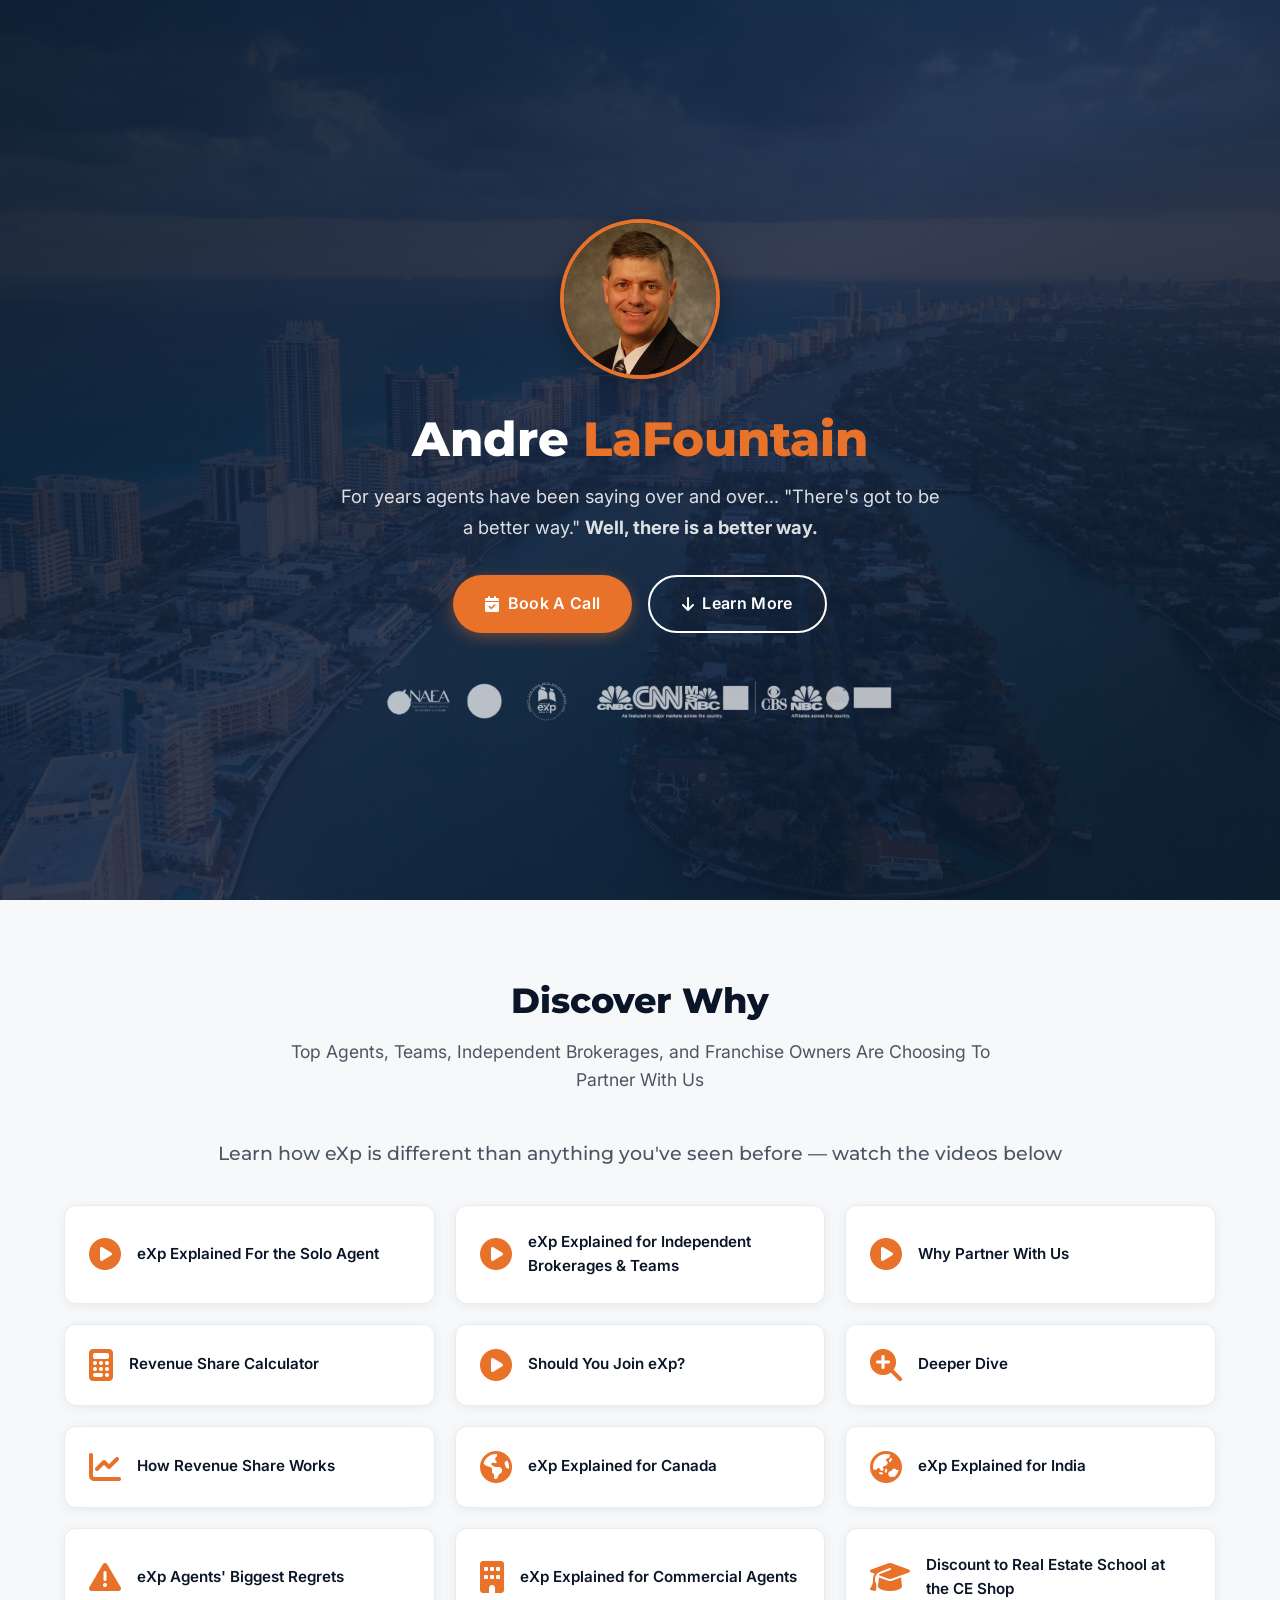
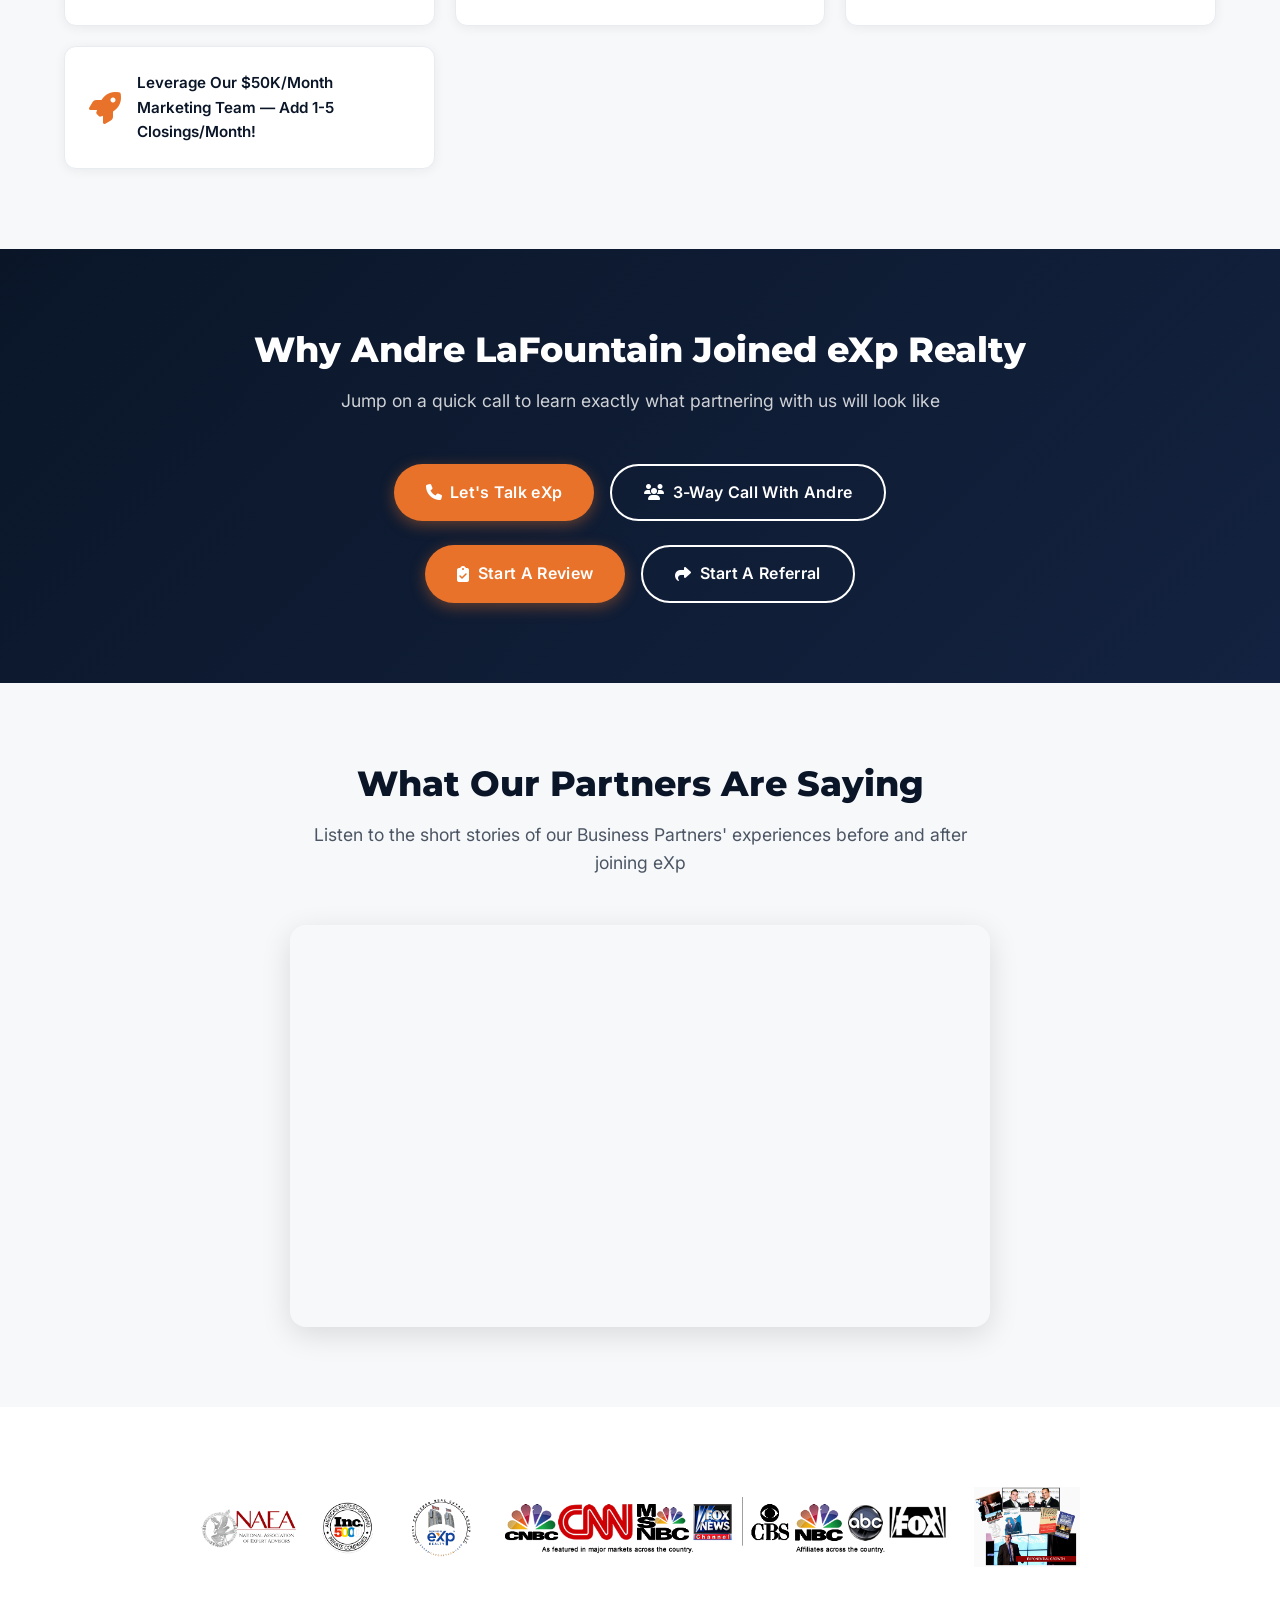
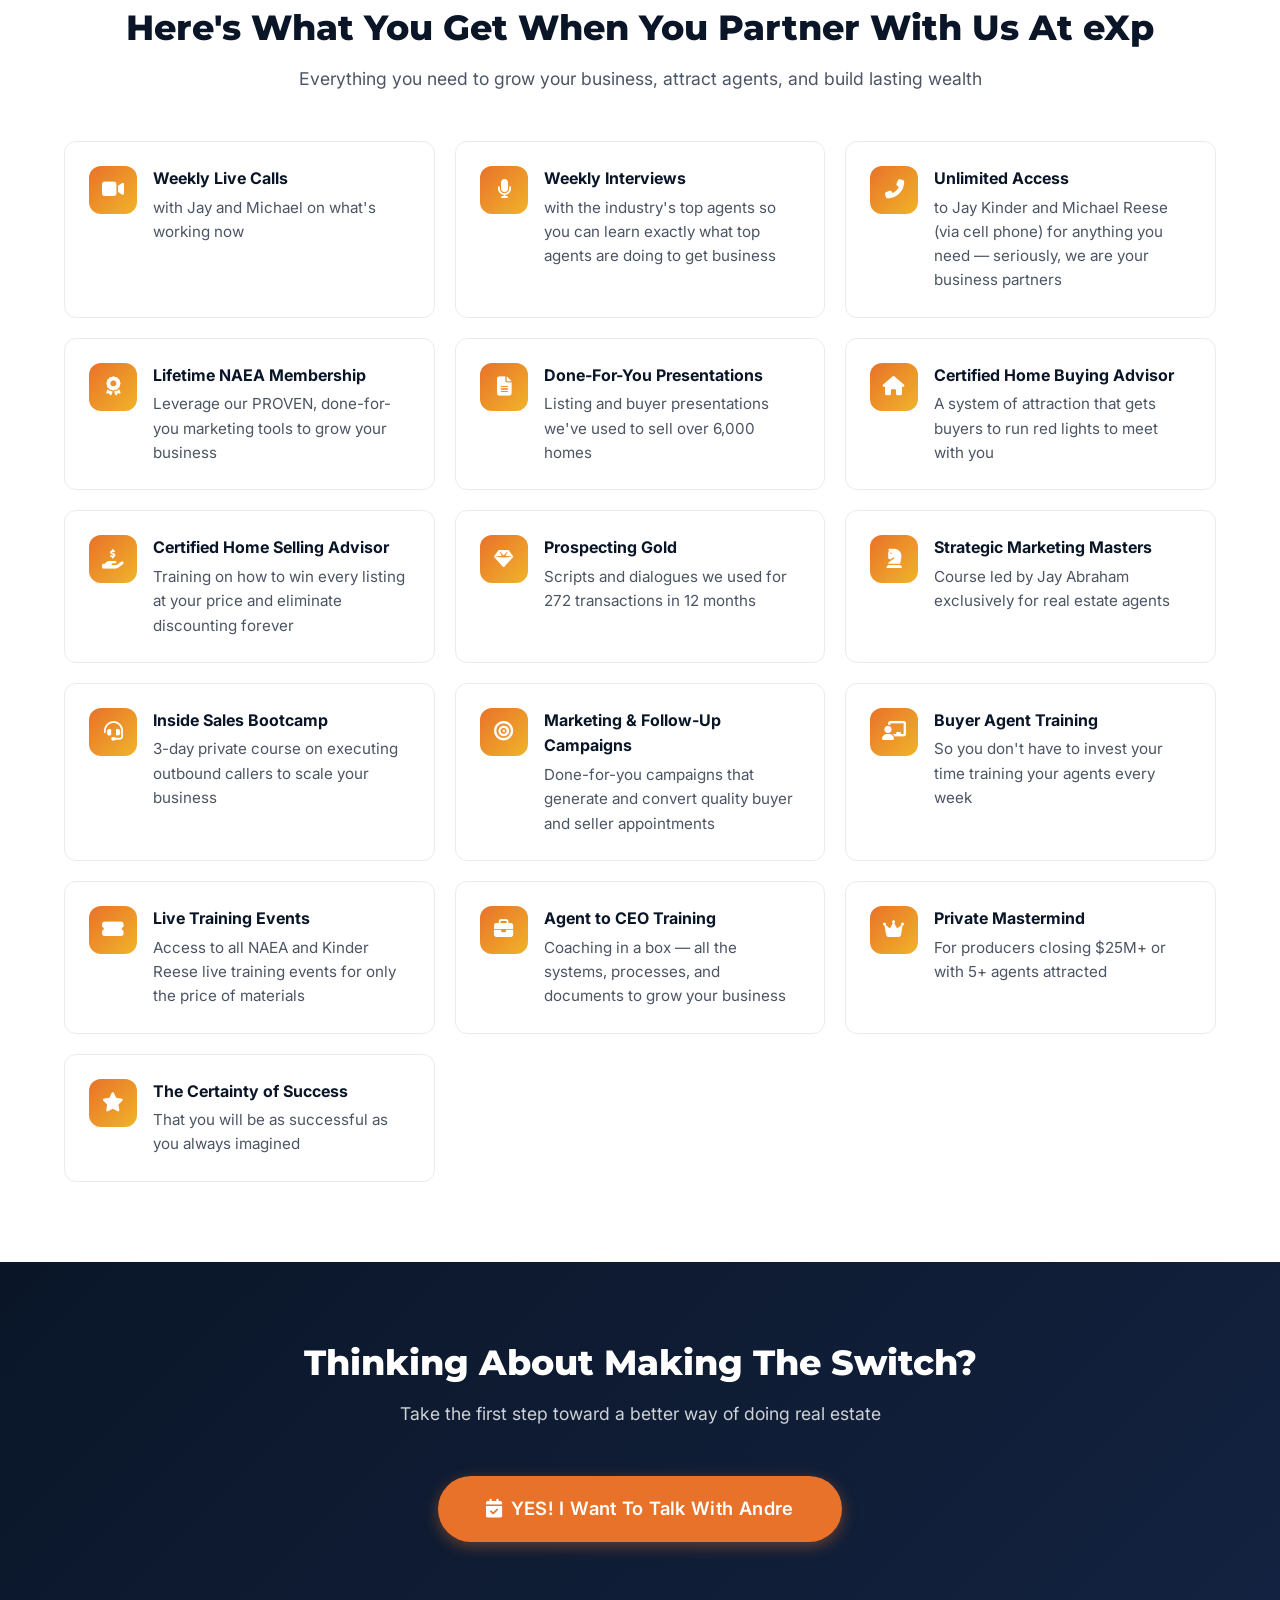
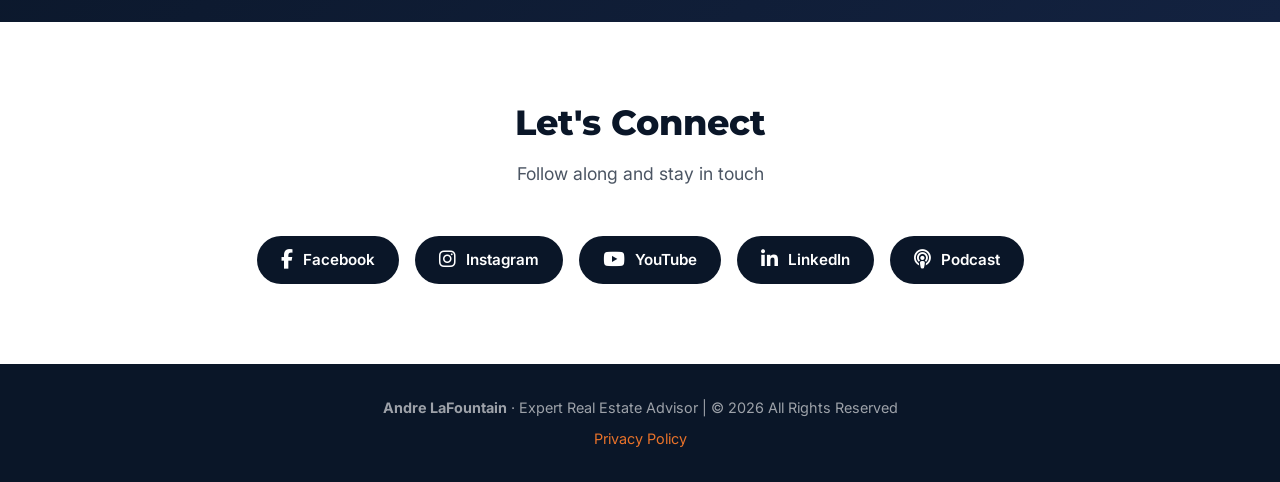
==== index.html @ e88b5b42 "Initial build - modern Partner With Andre website" ====
<!DOCTYPE html>
<html lang="en">
<head>
  <meta charset="UTF-8">
  <meta name="viewport" content="width=device-width, initial-scale=1.0">
  <title>Partner With Andre LaFountain | eXp Realty</title>
  <meta name="description" content="Discover why top agents, teams, and franchise owners are choosing to partner with Andre LaFountain at eXp Realty. Book a call today.">
  <meta property="og:title" content="Partner With Andre LaFountain | eXp Realty">
  <meta property="og:description" content="Top agents are choosing eXp Realty. Learn why and partner with Andre LaFountain.">
  <meta property="og:type" content="website">
  <meta property="og:url" content="https://partnerwithandre.com">
  <link rel="preconnect" href="https://fonts.googleapis.com">
  <link rel="preconnect" href="https://fonts.gstatic.com" crossorigin>
  <link href="https://fonts.googleapis.com/css2?family=Inter:wght@400;500;600;700&family=Montserrat:wght@700;800;900&display=swap" rel="stylesheet">
  <link rel="stylesheet" href="https://cdnjs.cloudflare.com/ajax/libs/font-awesome/6.5.1/css/all.min.css">
  <link rel="stylesheet" href="styles.css">
</head>
<body>

  <!-- ====== HERO ====== -->
  <section class="hero" id="top">
    <div class="hero-content">
      <img src="images/headshot.jpg" alt="Andre LaFountain" class="hero-headshot">
      <h1>Andre <span>LaFountain</span></h1>
      <p class="subtitle">For years agents have been saying over and over… "There's got to be a better way." <strong>Well, there is a better way.</strong></p>
      <div class="hero-buttons">
        <a href="https://app.honeybadgernation.com/v2/preview/v2XoybwNS2GLPmeGv5F3?notrack=true" class="btn btn-primary" target="_blank">
          <i class="fas fa-calendar-check"></i> Book A Call
        </a>
        <a href="#discover" class="btn btn-outline">
          <i class="fas fa-arrow-down"></i> Learn More
        </a>
      </div>
      <div class="hero-logos">
        <img src="images/jay-kinder.png" alt="Jay Kinder">
        <img src="images/kinder-reese.png" alt="Kinder Reese">
      </div>
    </div>
  </section>

  <!-- ====== DISCOVER WHY ====== -->
  <section class="discover" id="discover">
    <div class="container">
      <h2 class="section-title fade-up">Discover Why</h2>
      <p class="section-subtitle fade-up">Top Agents, Teams, Independent Brokerages, and Franchise Owners Are Choosing To Partner With Us</p>
      <h3 style="text-align:center; color:var(--gray-600); margin-bottom:40px; font-weight:500;" class="fade-up">Learn how eXp is different than anything you've seen before — watch the videos below</h3>

      <div class="video-grid">
        <a href="https://www.themodelexplained.com/" target="_blank" class="video-card fade-up">
          <i class="fas fa-play-circle"></i>
          <span>eXp Explained For the Solo Agent</span>
        </a>
        <a href="https://youtu.be/IFOD7wb0Yks" target="_blank" class="video-card fade-up">
          <i class="fas fa-play-circle"></i>
          <span>eXp Explained for Independent Brokerages & Teams</span>
        </a>
        <a href="https://www.youtube.com/watch?v=rsjGRktZkIA" target="_blank" class="video-card fade-up">
          <i class="fas fa-play-circle"></i>
          <span>Why Partner With Us</span>
        </a>
        <a href="https://www.themodelexplained.com/how-revshare-works" target="_blank" class="video-card fade-up">
          <i class="fas fa-calculator"></i>
          <span>Revenue Share Calculator</span>
        </a>
        <a href="https://www.youtube.com/watch?v=WO1M4QrJ4xc" target="_blank" class="video-card fade-up">
          <i class="fas fa-play-circle"></i>
          <span>Should You Join eXp?</span>
        </a>
        <a href="https://www.themodelexplained.com/deeperdive" target="_blank" class="video-card fade-up">
          <i class="fas fa-search-plus"></i>
          <span>Deeper Dive</span>
        </a>
        <a href="https://www.themodelexplained.com/how-revshare-works" target="_blank" class="video-card fade-up">
          <i class="fas fa-chart-line"></i>
          <span>How Revenue Share Works</span>
        </a>
        <a href="https://youtu.be/atDfE94w8aQ" target="_blank" class="video-card fade-up">
          <i class="fas fa-globe-americas"></i>
          <span>eXp Explained for Canada</span>
        </a>
        <a href="https://youtu.be/4D9s2vkHZww" target="_blank" class="video-card fade-up">
          <i class="fas fa-globe-asia"></i>
          <span>eXp Explained for India</span>
        </a>
        <a href="https://drive.google.com/file/d/1k577YVAPUwA4809r5JrTpSuI6cuADNTX/view" target="_blank" class="video-card fade-up">
          <i class="fas fa-exclamation-triangle"></i>
          <span>eXp Agents' Biggest Regrets</span>
        </a>
        <a href="https://www.pdf-usa.com/thecommercialmodelexplained" target="_blank" class="video-card fade-up">
          <i class="fas fa-building"></i>
          <span>eXp Explained for Commercial Agents</span>
        </a>
        <a href="https://andre.theceshop.com/real-estate/pre-licensing" target="_blank" class="video-card fade-up">
          <i class="fas fa-graduation-cap"></i>
          <span>Discount to Real Estate School at the CE Shop</span>
        </a>
        <a href="https://winwithandre.com" target="_blank" class="video-card fade-up">
          <i class="fas fa-rocket"></i>
          <span>Leverage Our $50K/Month Marketing Team — Add 1-5 Closings/Month!</span>
        </a>
      </div>
    </div>
  </section>

  <!-- ====== CTA - BOOK A CALL ====== -->
  <section class="cta-section">
    <div class="container">
      <h2 class="section-title fade-up">Why Andre LaFountain Joined eXp Realty</h2>
      <p class="section-subtitle fade-up">Jump on a quick call to learn exactly what partnering with us will look like</p>
      <div class="cta-buttons fade-up">
        <a href="https://app.honeybadgernation.com/v2/preview/v2XoybwNS2GLPmeGv5F3?notrack=true" class="btn btn-primary" target="_blank">
          <i class="fas fa-phone"></i> Let's Talk eXp
        </a>
        <a href="https://app.honeybadgernation.com/v2/preview/v2XoybwNS2GLPmeGv5F3?notrack=true" class="btn btn-outline" target="_blank">
          <i class="fas fa-users"></i> 3-Way Call With Andre
        </a>
      </div>
      <div class="cta-buttons fade-up" style="margin-top:24px;">
        <a href="https://andrelafountain.exprealty.careers/" class="btn btn-primary" target="_blank">
          <i class="fas fa-clipboard-check"></i> Start A Review
        </a>
        <a href="https://forms.gle/sSewWX8Q3raKdPYT8" class="btn btn-outline" target="_blank">
          <i class="fas fa-share"></i> Start A Referral
        </a>
      </div>
    </div>
  </section>

  <!-- ====== TESTIMONIALS ====== -->
  <section class="testimonials">
    <div class="container">
      <h2 class="section-title fade-up">What Our Partners Are Saying</h2>
      <p class="section-subtitle fade-up">Listen to the short stories of our Business Partners' experiences before and after joining eXp</p>
      <div class="testimonial-video fade-up">
        <iframe src="https://www.youtube.com/embed/uGIhmdb4BqI" title="Partner Testimonials" allowfullscreen loading="lazy"></iframe>
      </div>
    </div>
  </section>

  <!-- ====== BENEFITS ====== -->
  <section class="benefits" id="benefits">
    <div class="container">
      <div class="partner-images fade-up">
        <img src="images/jay-kinder.png" alt="Jay Kinder" style="filter:none;">
        <img src="images/kinder-reese.png" alt="Kinder Reese" style="filter:none;">
        <img src="images/exponential-growth.png" alt="Exponential Growth" style="height:80px;">
      </div>
      <h2 class="section-title fade-up">Here's What You Get When You Partner With Us At eXp</h2>
      <p class="section-subtitle fade-up">Everything you need to grow your business, attract agents, and build lasting wealth</p>

      <div class="benefits-grid">
        <div class="benefit-card fade-up">
          <div class="benefit-icon"><i class="fas fa-video"></i></div>
          <div class="benefit-text"><strong>Weekly Live Calls</strong>with Jay and Michael on what's working now</div>
        </div>
        <div class="benefit-card fade-up">
          <div class="benefit-icon"><i class="fas fa-microphone"></i></div>
          <div class="benefit-text"><strong>Weekly Interviews</strong>with the industry's top agents so you can learn exactly what top agents are doing to get business</div>
        </div>
        <div class="benefit-card fade-up">
          <div class="benefit-icon"><i class="fas fa-phone-alt"></i></div>
          <div class="benefit-text"><strong>Unlimited Access</strong>to Jay Kinder and Michael Reese (via cell phone) for anything you need — seriously, we are your business partners</div>
        </div>
        <div class="benefit-card fade-up">
          <div class="benefit-icon"><i class="fas fa-award"></i></div>
          <div class="benefit-text"><strong>Lifetime NAEA Membership</strong>Leverage our PROVEN, done-for-you marketing tools to grow your business</div>
        </div>
        <div class="benefit-card fade-up">
          <div class="benefit-icon"><i class="fas fa-file-alt"></i></div>
          <div class="benefit-text"><strong>Done-For-You Presentations</strong>Listing and buyer presentations we've used to sell over 6,000 homes</div>
        </div>
        <div class="benefit-card fade-up">
          <div class="benefit-icon"><i class="fas fa-home"></i></div>
          <div class="benefit-text"><strong>Certified Home Buying Advisor</strong>A system of attraction that gets buyers to run red lights to meet with you</div>
        </div>
        <div class="benefit-card fade-up">
          <div class="benefit-icon"><i class="fas fa-hand-holding-usd"></i></div>
          <div class="benefit-text"><strong>Certified Home Selling Advisor</strong>Training on how to win every listing at your price and eliminate discounting forever</div>
        </div>
        <div class="benefit-card fade-up">
          <div class="benefit-icon"><i class="fas fa-gem"></i></div>
          <div class="benefit-text"><strong>Prospecting Gold</strong>Scripts and dialogues we used for 272 transactions in 12 months</div>
        </div>
        <div class="benefit-card fade-up">
          <div class="benefit-icon"><i class="fas fa-chess-knight"></i></div>
          <div class="benefit-text"><strong>Strategic Marketing Masters</strong>Course led by Jay Abraham exclusively for real estate agents</div>
        </div>
        <div class="benefit-card fade-up">
          <div class="benefit-icon"><i class="fas fa-headset"></i></div>
          <div class="benefit-text"><strong>Inside Sales Bootcamp</strong>3-day private course on executing outbound callers to scale your business</div>
        </div>
        <div class="benefit-card fade-up">
          <div class="benefit-icon"><i class="fas fa-bullseye"></i></div>
          <div class="benefit-text"><strong>Marketing & Follow-Up Campaigns</strong>Done-for-you campaigns that generate and convert quality buyer and seller appointments</div>
        </div>
        <div class="benefit-card fade-up">
          <div class="benefit-icon"><i class="fas fa-chalkboard-teacher"></i></div>
          <div class="benefit-text"><strong>Buyer Agent Training</strong>So you don't have to invest your time training your agents every week</div>
        </div>
        <div class="benefit-card fade-up">
          <div class="benefit-icon"><i class="fas fa-ticket-alt"></i></div>
          <div class="benefit-text"><strong>Live Training Events</strong>Access to all NAEA and Kinder Reese live training events for only the price of materials</div>
        </div>
        <div class="benefit-card fade-up">
          <div class="benefit-icon"><i class="fas fa-briefcase"></i></div>
          <div class="benefit-text"><strong>Agent to CEO Training</strong>Coaching in a box — all the systems, processes, and documents to grow your business</div>
        </div>
        <div class="benefit-card fade-up">
          <div class="benefit-icon"><i class="fas fa-crown"></i></div>
          <div class="benefit-text"><strong>Private Mastermind</strong>For producers closing $25M+ or with 5+ agents attracted</div>
        </div>
        <div class="benefit-card fade-up">
          <div class="benefit-icon"><i class="fas fa-star"></i></div>
          <div class="benefit-text"><strong>The Certainty of Success</strong>That you will be as successful as you always imagined</div>
        </div>
      </div>
    </div>
  </section>

  <!-- ====== FINAL CTA ====== -->
  <section class="cta-section">
    <div class="container">
      <h2 class="section-title fade-up">Thinking About Making The Switch?</h2>
      <p class="section-subtitle fade-up">Take the first step toward a better way of doing real estate</p>
      <div class="fade-up">
        <a href="https://app.honeybadgernation.com/v2/preview/v2XoybwNS2GLPmeGv5F3?notrack=true" class="btn btn-primary btn-lg" target="_blank" style="padding:18px 48px; font-size:1.15rem;">
          <i class="fas fa-calendar-check"></i> YES! I Want To Talk With Andre
        </a>
      </div>
    </div>
  </section>

  <!-- ====== CONNECT ====== -->
  <section class="connect">
    <div class="container">
      <h2 class="section-title fade-up">Let's Connect</h2>
      <p class="section-subtitle fade-up">Follow along and stay in touch</p>
      <div class="social-links fade-up">
        <a href="https://www.facebook.com/andrew.lafountain" target="_blank" class="social-link">
          <i class="fab fa-facebook-f"></i> Facebook
        </a>
        <a href="https://www.instagram.com/andrelafountain.realtor/" target="_blank" class="social-link">
          <i class="fab fa-instagram"></i> Instagram
        </a>
        <a href="https://www.youtube.com/channel/UCWrmm106BlYKF83zFhROxxA" target="_blank" class="social-link">
          <i class="fab fa-youtube"></i> YouTube
        </a>
        <a href="https://www.linkedin.com/in/andre-lafountain-0b0452167/" target="_blank" class="social-link">
          <i class="fab fa-linkedin-in"></i> LinkedIn
        </a>
        <a href="https://www.youtube.com/watch?v=5u-PxxhjBJA&list=PLLqZV5dZDE8cKdgxTpnMAsK5apHhkQRYA&index=23" target="_blank" class="social-link">
          <i class="fas fa-podcast"></i> Podcast
        </a>
      </div>
    </div>
  </section>

  <!-- ====== FOOTER ====== -->
  <footer>
    <div class="container">
      <p><strong>Andre LaFountain</strong> · Expert Real Estate Advisor | &copy; 2026 All Rights Reserved</p>
      <p style="margin-top:8px;"><a href="https://andrelafountain.exprealty.com/privacy.php">Privacy Policy</a></p>
    </div>
  </footer>

  <!-- ====== SCROLL ANIMATIONS ====== -->
  <script>
    const observer = new IntersectionObserver((entries) => {
      entries.forEach(entry => {
        if (entry.isIntersecting) {
          entry.target.classList.add('visible');
        }
      });
    }, { threshold: 0.1 });

    document.querySelectorAll('.fade-up').forEach(el => observer.observe(el));
  </script>

</body>
</html>
---- styles.css ----
/* ==============================
   Partner With Andre - Modern Site
   ============================== */

:root {
  --navy: #0a1628;
  --navy-light: #132240;
  --orange: #e8722a;
  --orange-hover: #f5882f;
  --gold: #f0b429;
  --white: #ffffff;
  --gray-100: #f7f8fa;
  --gray-200: #e8ecf1;
  --gray-400: #9ca3af;
  --gray-600: #4b5563;
  --gray-800: #1f2937;
  --font: 'Inter', -apple-system, BlinkMacSystemFont, sans-serif;
  --font-display: 'Montserrat', var(--font);
}

*, *::before, *::after {
  box-sizing: border-box;
  margin: 0;
  padding: 0;
}

html {
  scroll-behavior: smooth;
  font-size: 16px;
}

body {
  font-family: var(--font);
  color: var(--gray-800);
  line-height: 1.6;
  overflow-x: hidden;
  background: var(--white);
}

h1, h2, h3, h4 {
  font-family: var(--font-display);
  line-height: 1.2;
}

a {
  text-decoration: none;
  color: inherit;
  transition: color 0.3s;
}

img {
  max-width: 100%;
  height: auto;
}

.container {
  max-width: 1200px;
  margin: 0 auto;
  padding: 0 24px;
}

/* ---- Buttons ---- */
.btn {
  display: inline-flex;
  align-items: center;
  justify-content: center;
  gap: 8px;
  padding: 14px 32px;
  border-radius: 50px;
  font-weight: 600;
  font-size: 1rem;
  cursor: pointer;
  border: none;
  transition: all 0.3s ease;
  letter-spacing: 0.02em;
}

.btn-primary {
  background: var(--orange);
  color: var(--white);
  box-shadow: 0 4px 15px rgba(232, 114, 42, 0.4);
}

.btn-primary:hover {
  background: var(--orange-hover);
  transform: translateY(-2px);
  box-shadow: 0 6px 20px rgba(232, 114, 42, 0.5);
}

.btn-outline {
  background: transparent;
  color: var(--white);
  border: 2px solid var(--white);
}

.btn-outline:hover {
  background: var(--white);
  color: var(--navy);
}

.btn-dark {
  background: var(--navy);
  color: var(--white);
}

.btn-dark:hover {
  background: var(--navy-light);
  transform: translateY(-2px);
}

/* ---- HERO ---- */
.hero {
  position: relative;
  min-height: 100vh;
  display: flex;
  align-items: center;
  justify-content: center;
  background: url('images/hero-bg.png') center/cover no-repeat;
  color: var(--white);
  text-align: center;
  padding: 120px 24px 80px;
}

.hero::before {
  content: '';
  position: absolute;
  inset: 0;
  background: linear-gradient(135deg, rgba(10, 22, 40, 0.92) 0%, rgba(19, 34, 64, 0.85) 50%, rgba(10, 22, 40, 0.9) 100%);
}

.hero-content {
  position: relative;
  z-index: 2;
  max-width: 800px;
}

.hero-headshot {
  width: 160px;
  height: 160px;
  border-radius: 50%;
  object-fit: cover;
  border: 4px solid var(--orange);
  margin-bottom: 24px;
  box-shadow: 0 8px 30px rgba(0,0,0,0.3);
}

.hero h1 {
  font-size: 3rem;
  font-weight: 800;
  margin-bottom: 12px;
}

.hero h1 span {
  color: var(--orange);
}

.hero .subtitle {
  font-size: 1.15rem;
  color: rgba(255,255,255,0.85);
  max-width: 600px;
  margin: 0 auto 32px;
  line-height: 1.7;
}

.hero-buttons {
  display: flex;
  gap: 16px;
  justify-content: center;
  flex-wrap: wrap;
}

.hero-logos {
  display: flex;
  gap: 24px;
  justify-content: center;
  align-items: center;
  margin-top: 48px;
  opacity: 0.7;
}

.hero-logos img {
  height: 40px;
  filter: brightness(0) invert(1);
}

/* ---- SECTION COMMON ---- */
section {
  padding: 80px 0;
}

.section-title {
  text-align: center;
  margin-bottom: 16px;
  font-size: 2.2rem;
  font-weight: 800;
  color: var(--navy);
}

.section-subtitle {
  text-align: center;
  max-width: 700px;
  margin: 0 auto 48px;
  color: var(--gray-600);
  font-size: 1.1rem;
}

/* ---- DISCOVER WHY ---- */
.discover {
  background: var(--gray-100);
}

/* ---- VIDEO GRID ---- */
.video-grid {
  display: grid;
  grid-template-columns: repeat(auto-fill, minmax(280px, 1fr));
  gap: 20px;
}

.video-card {
  background: var(--white);
  border-radius: 12px;
  padding: 24px;
  box-shadow: 0 2px 12px rgba(0,0,0,0.06);
  transition: all 0.3s ease;
  display: flex;
  align-items: center;
  gap: 16px;
  border: 1px solid var(--gray-200);
}

.video-card:hover {
  transform: translateY(-4px);
  box-shadow: 0 8px 24px rgba(0,0,0,0.1);
  border-color: var(--orange);
}

.video-card i {
  font-size: 2rem;
  color: var(--orange);
  flex-shrink: 0;
}

.video-card span {
  font-weight: 600;
  font-size: 0.95rem;
  color: var(--navy);
}

/* ---- CTA SECTIONS ---- */
.cta-section {
  background: linear-gradient(135deg, var(--navy) 0%, var(--navy-light) 100%);
  color: var(--white);
  text-align: center;
}

.cta-section .section-title {
  color: var(--white);
}

.cta-section .section-subtitle {
  color: rgba(255,255,255,0.8);
}

.cta-buttons {
  display: flex;
  gap: 16px;
  justify-content: center;
  flex-wrap: wrap;
  margin-top: 32px;
}

/* ---- TESTIMONIALS ---- */
.testimonials {
  background: var(--gray-100);
  text-align: center;
}

.testimonial-video {
  max-width: 700px;
  margin: 0 auto;
  border-radius: 16px;
  overflow: hidden;
  box-shadow: 0 8px 30px rgba(0,0,0,0.12);
}

.testimonial-video iframe {
  width: 100%;
  aspect-ratio: 16/9;
  border: none;
}

/* ---- BENEFITS ---- */
.benefits-grid {
  display: grid;
  grid-template-columns: repeat(auto-fill, minmax(340px, 1fr));
  gap: 20px;
}

.benefit-card {
  background: var(--white);
  border-radius: 12px;
  padding: 24px;
  display: flex;
  gap: 16px;
  align-items: flex-start;
  border: 1px solid var(--gray-200);
  transition: all 0.3s;
}

.benefit-card:hover {
  border-color: var(--orange);
  box-shadow: 0 4px 16px rgba(0,0,0,0.08);
}

.benefit-icon {
  width: 48px;
  height: 48px;
  border-radius: 12px;
  background: linear-gradient(135deg, var(--orange), var(--gold));
  display: flex;
  align-items: center;
  justify-content: center;
  flex-shrink: 0;
  color: var(--white);
  font-size: 1.2rem;
}

.benefit-text {
  font-size: 0.95rem;
  color: var(--gray-600);
  line-height: 1.6;
}

.benefit-text strong {
  display: block;
  color: var(--navy);
  font-size: 1rem;
  margin-bottom: 4px;
}

/* ---- PARTNER IMAGES ---- */
.partner-images {
  display: flex;
  gap: 24px;
  justify-content: center;
  align-items: center;
  flex-wrap: wrap;
  margin-bottom: 40px;
}

.partner-images img {
  height: 60px;
  object-fit: contain;
}

/* ---- SOCIAL / CONNECT ---- */
.connect {
  text-align: center;
}

.social-links {
  display: flex;
  gap: 16px;
  justify-content: center;
  flex-wrap: wrap;
  margin-top: 32px;
}

.social-link {
  display: inline-flex;
  align-items: center;
  gap: 10px;
  padding: 12px 24px;
  border-radius: 50px;
  background: var(--navy);
  color: var(--white);
  font-weight: 600;
  font-size: 0.95rem;
  transition: all 0.3s;
}

.social-link:hover {
  background: var(--orange);
  transform: translateY(-2px);
}

.social-link i {
  font-size: 1.2rem;
}

/* ---- FOOTER ---- */
footer {
  background: var(--navy);
  color: rgba(255,255,255,0.6);
  text-align: center;
  padding: 32px 24px;
  font-size: 0.9rem;
}

footer a {
  color: var(--orange);
}

footer a:hover {
  color: var(--orange-hover);
}

/* ---- ANIMATIONS ---- */
.fade-up {
  opacity: 0;
  transform: translateY(30px);
  transition: opacity 0.6s ease, transform 0.6s ease;
}

.fade-up.visible {
  opacity: 1;
  transform: translateY(0);
}

/* ---- RESPONSIVE ---- */
@media (max-width: 768px) {
  .hero h1 {
    font-size: 2rem;
  }

  .hero .subtitle {
    font-size: 1rem;
  }

  .hero-headshot {
    width: 120px;
    height: 120px;
  }

  section {
    padding: 60px 0;
  }

  .section-title {
    font-size: 1.7rem;
  }

  .benefits-grid {
    grid-template-columns: 1fr;
  }

  .video-grid {
    grid-template-columns: 1fr;
  }

  .hero-buttons {
    flex-direction: column;
    align-items: center;
  }
}
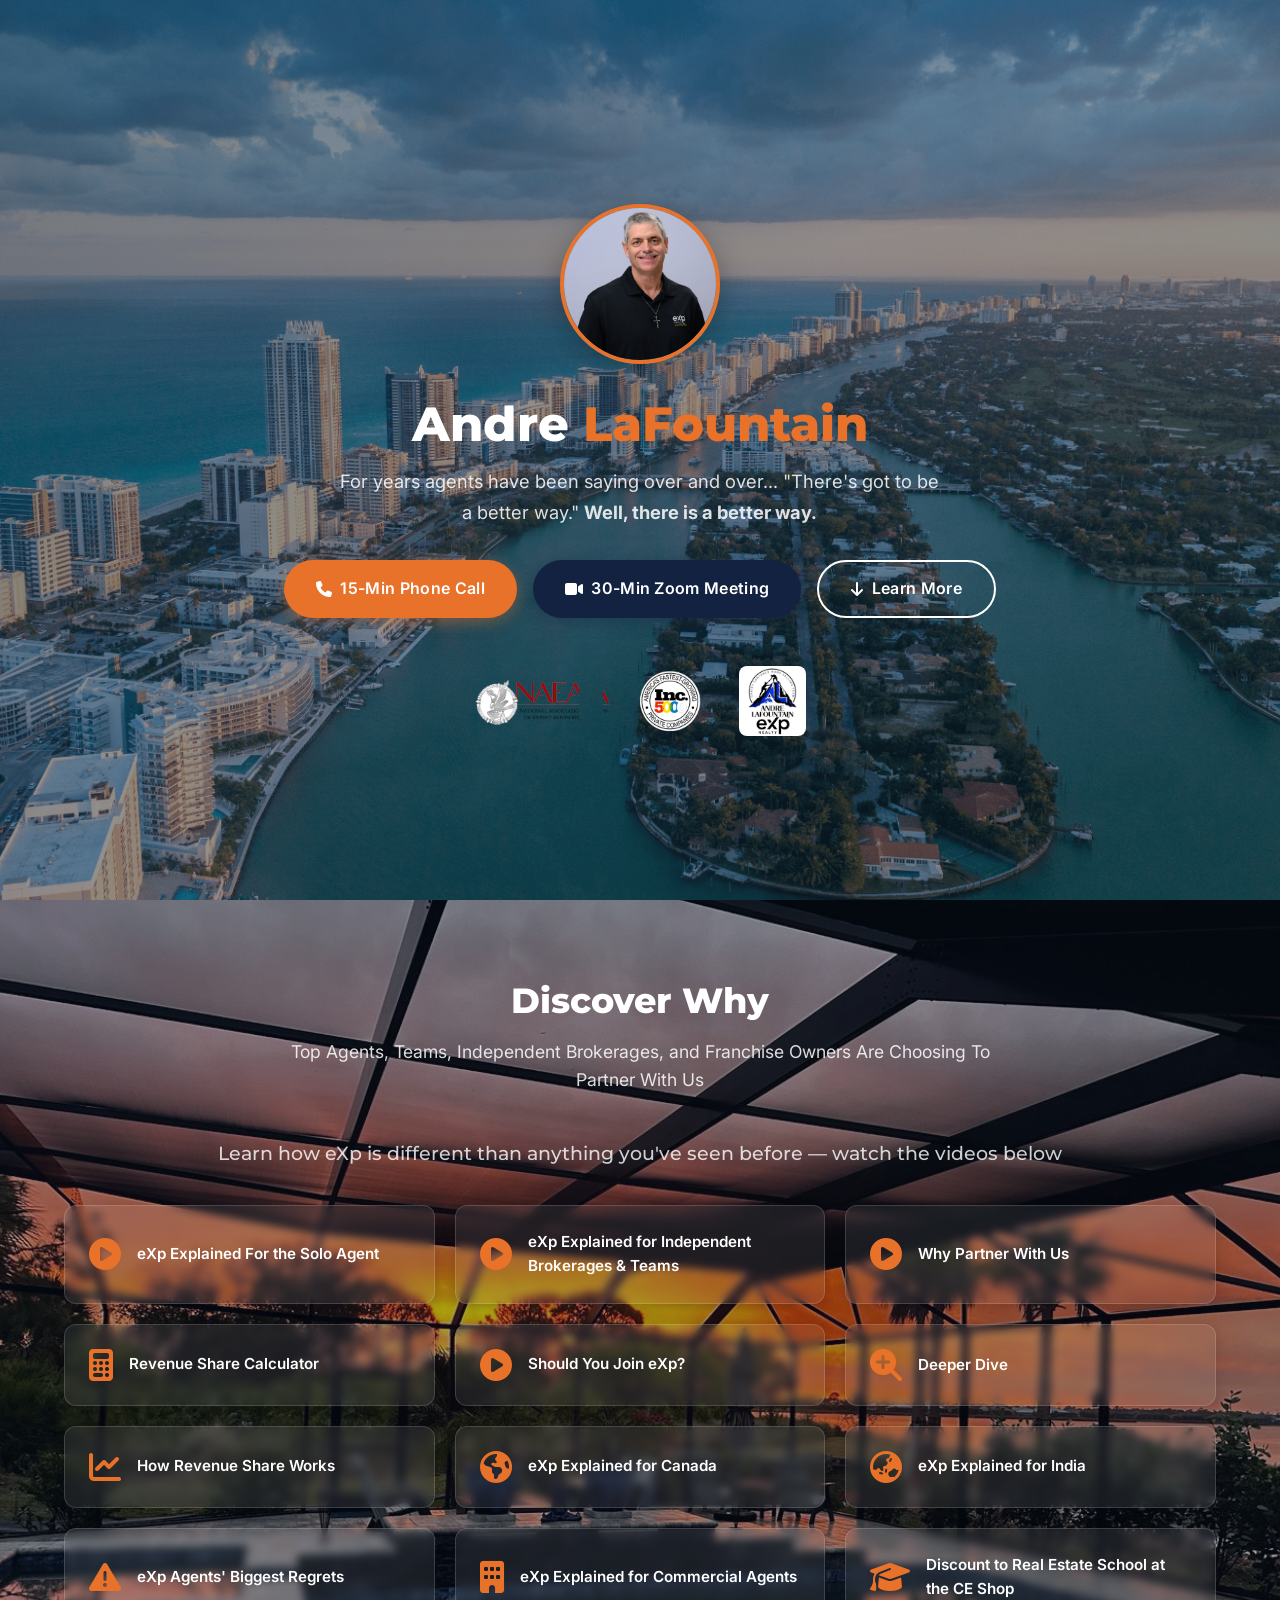
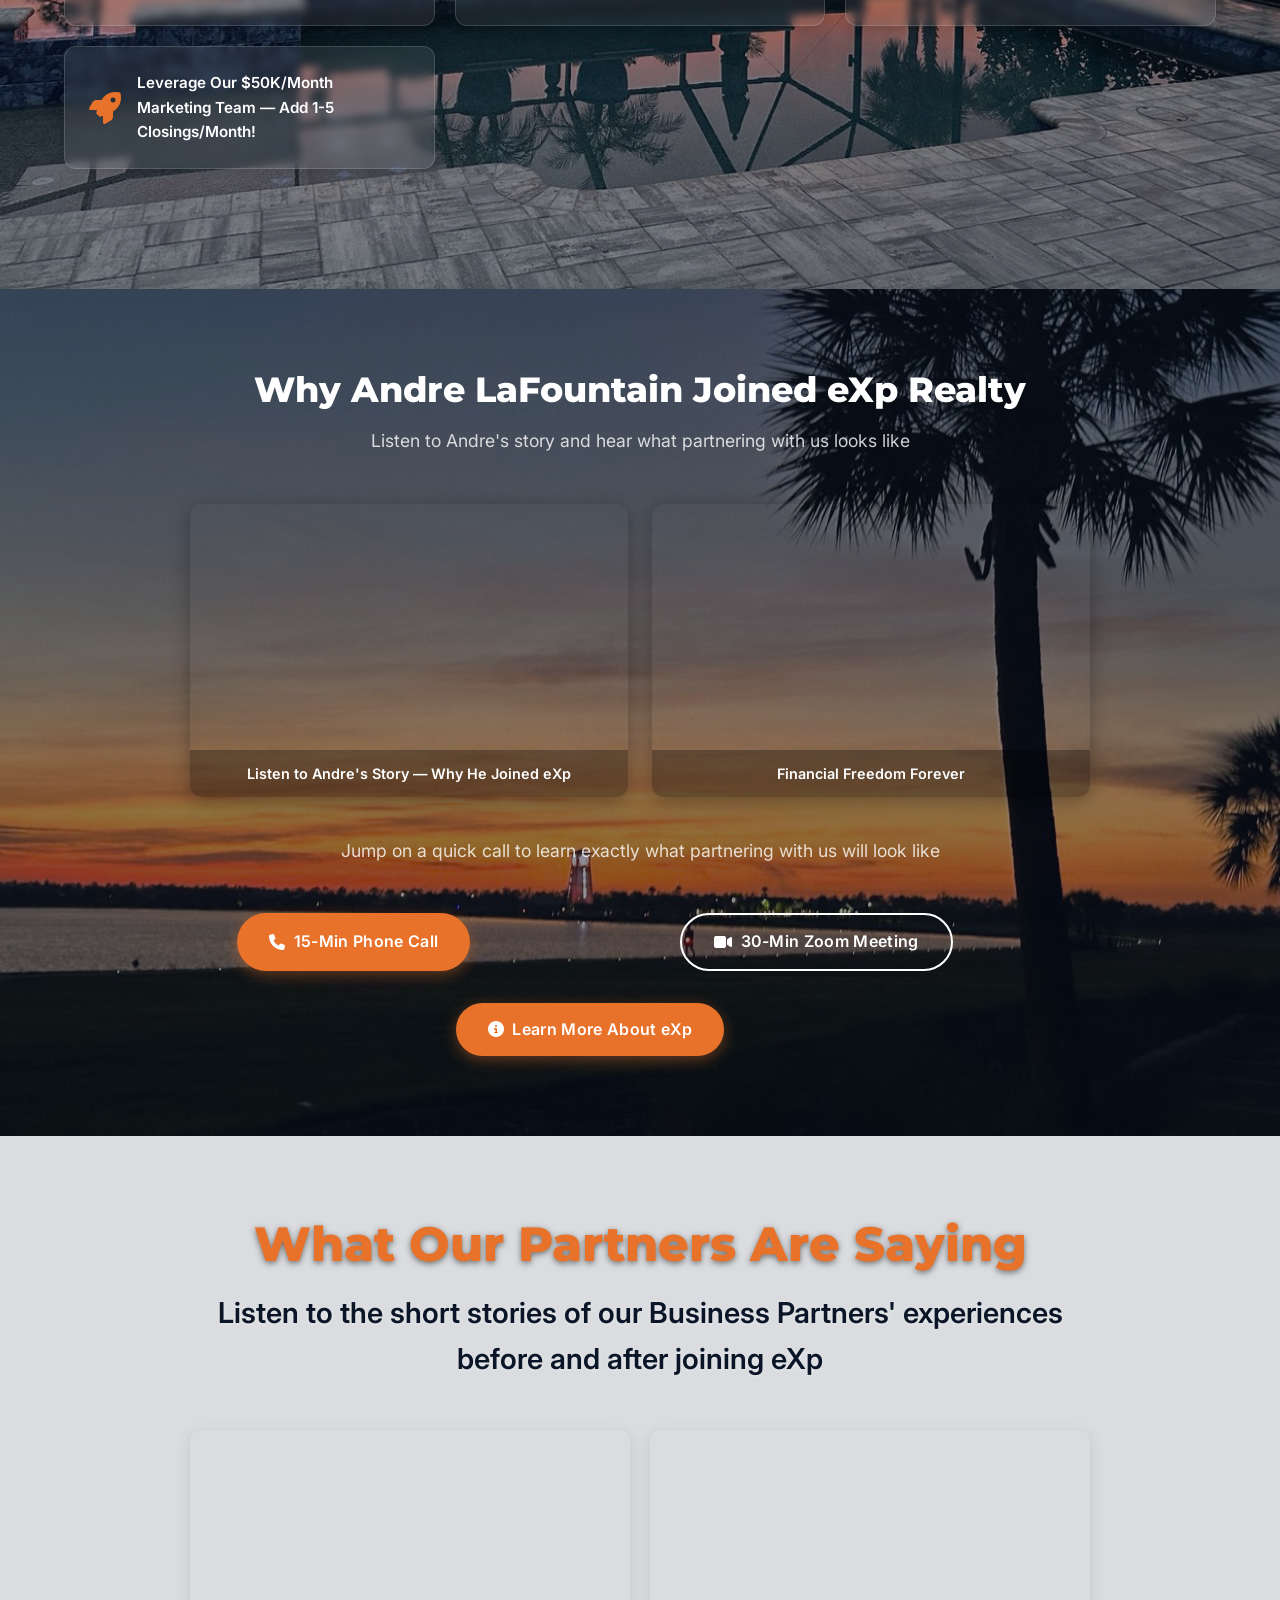
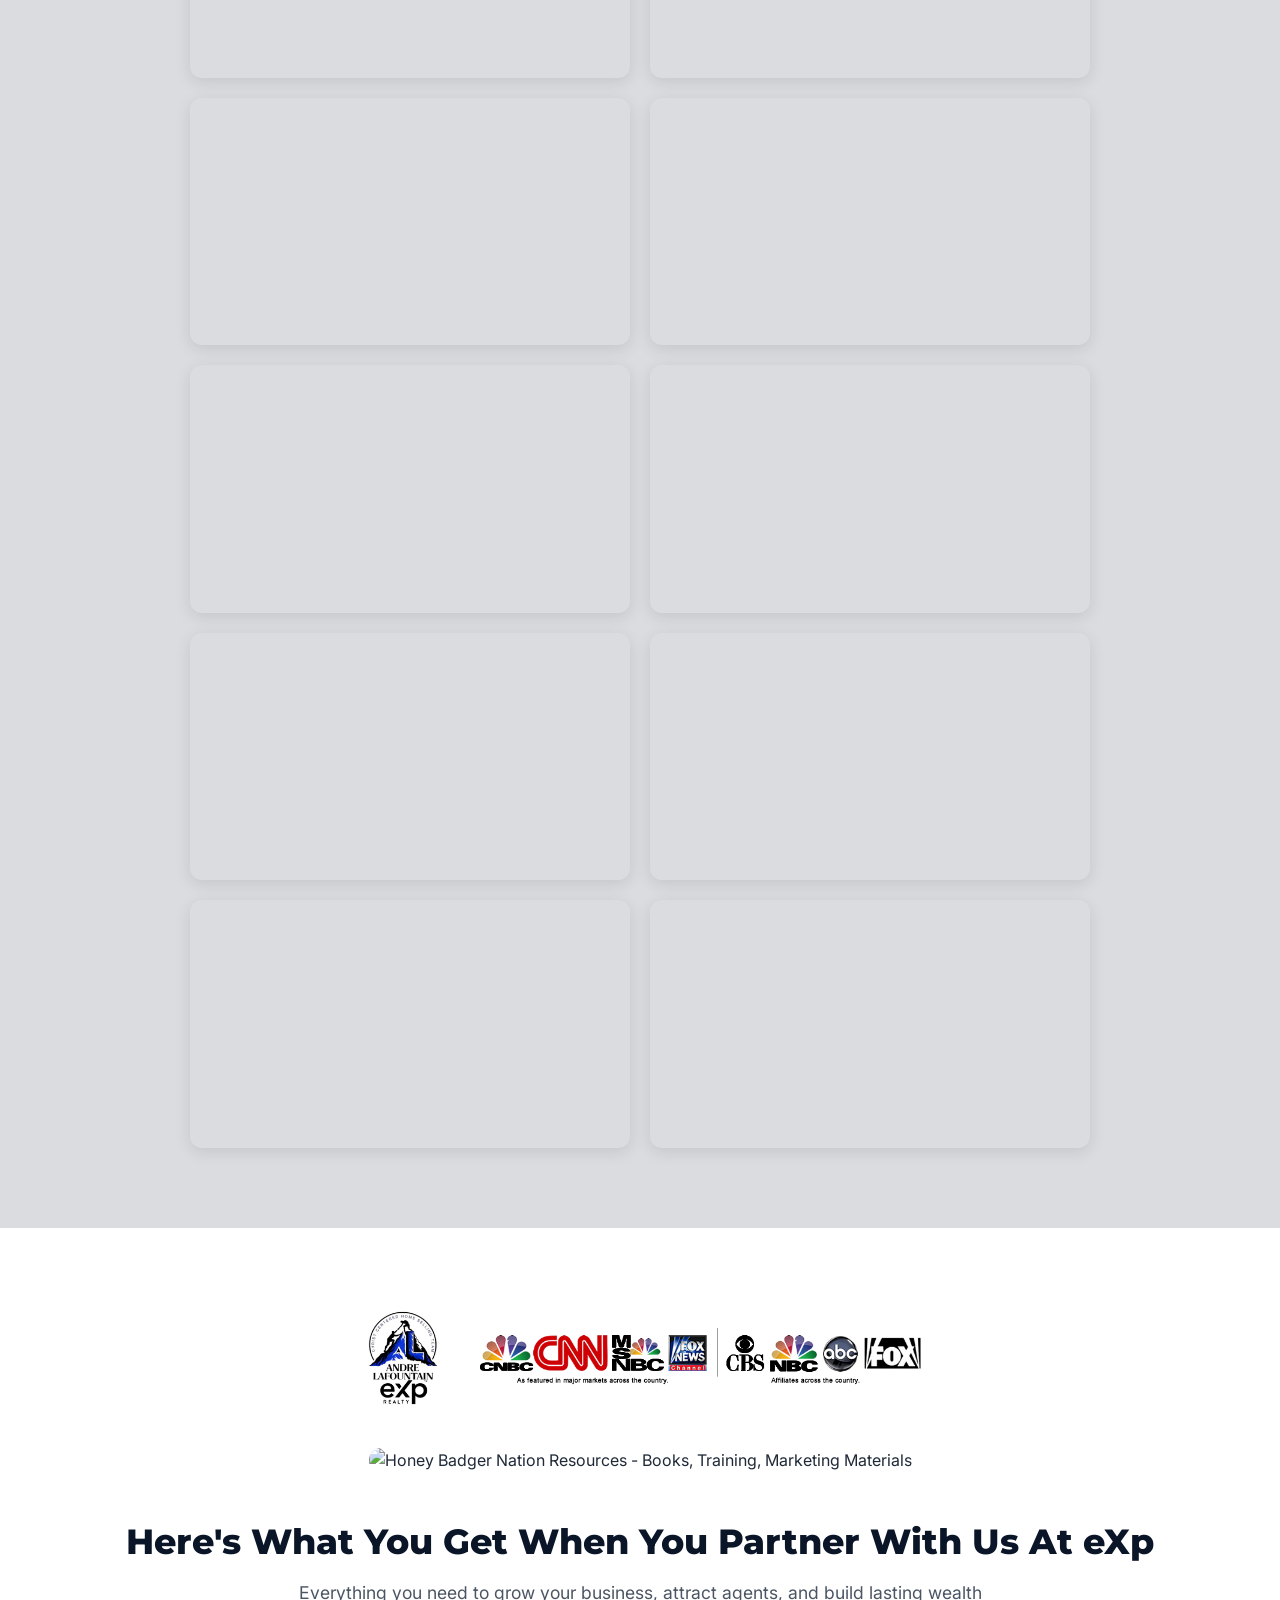
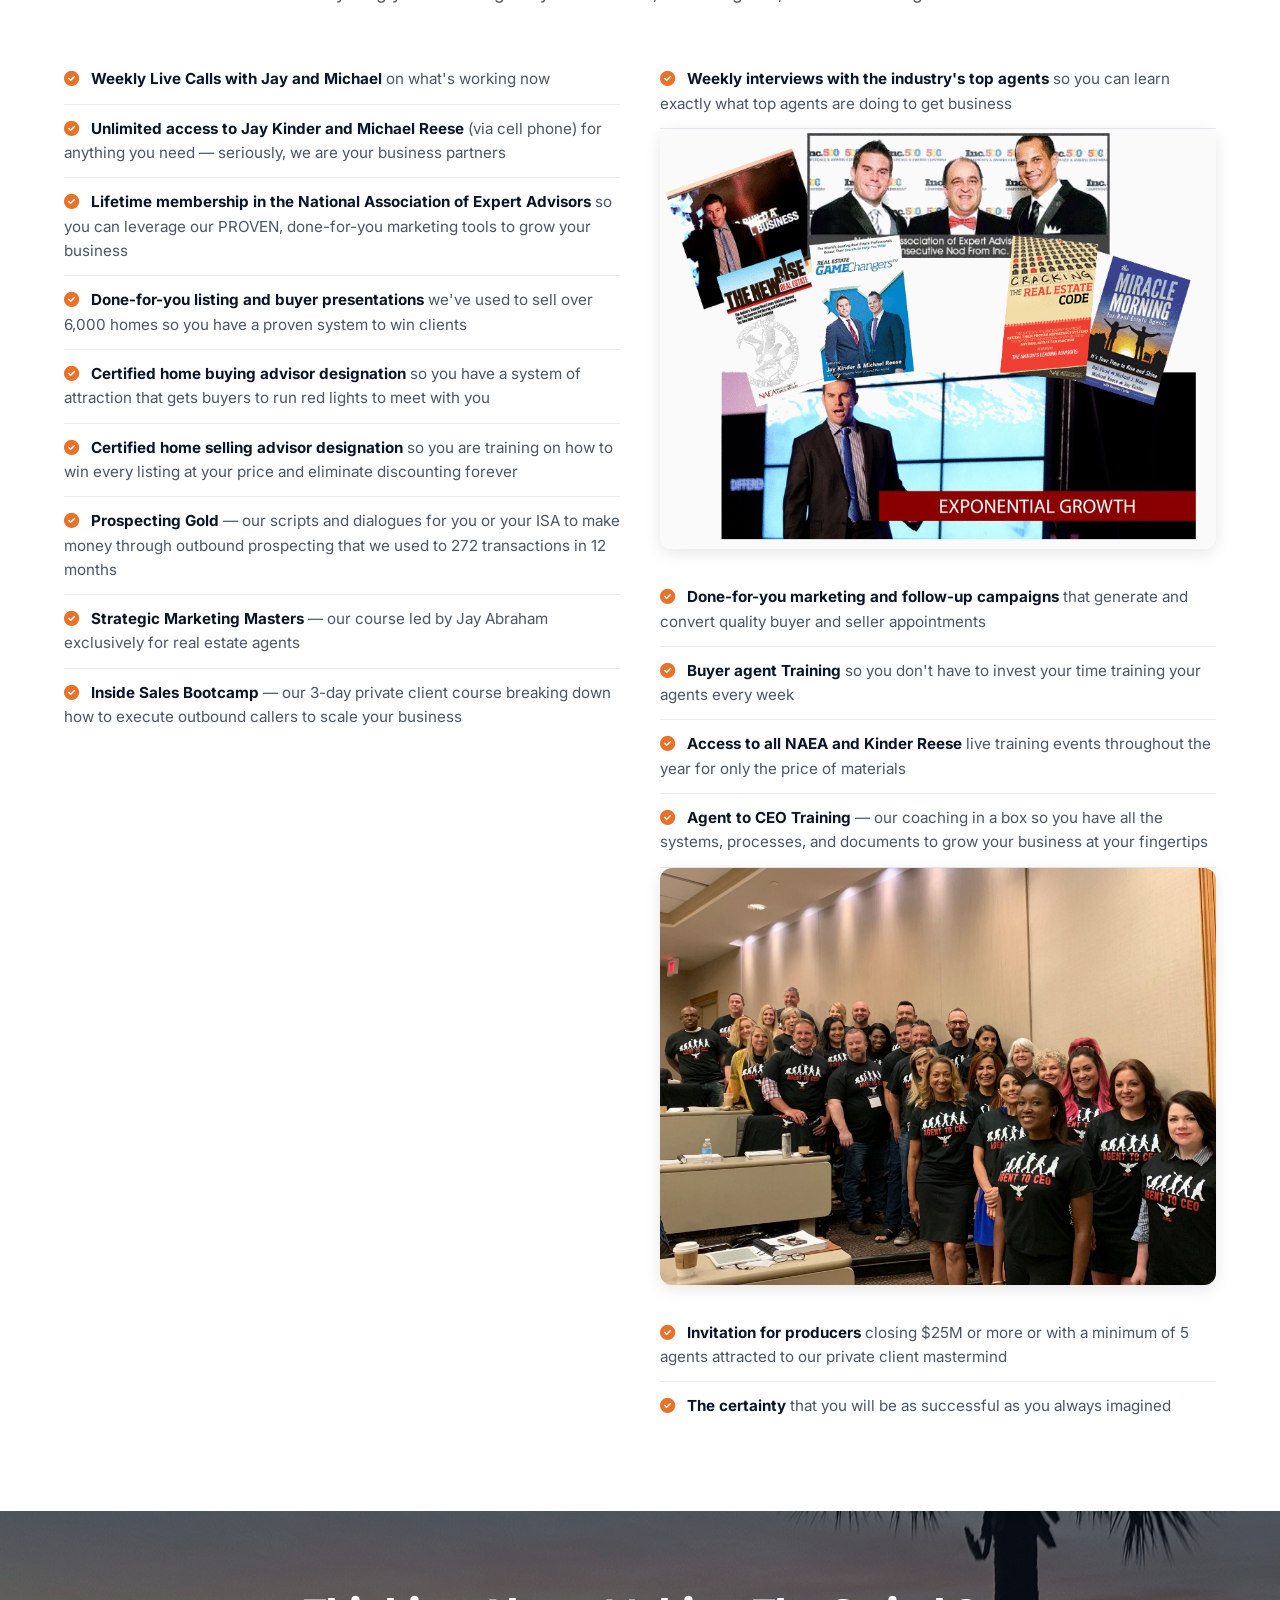
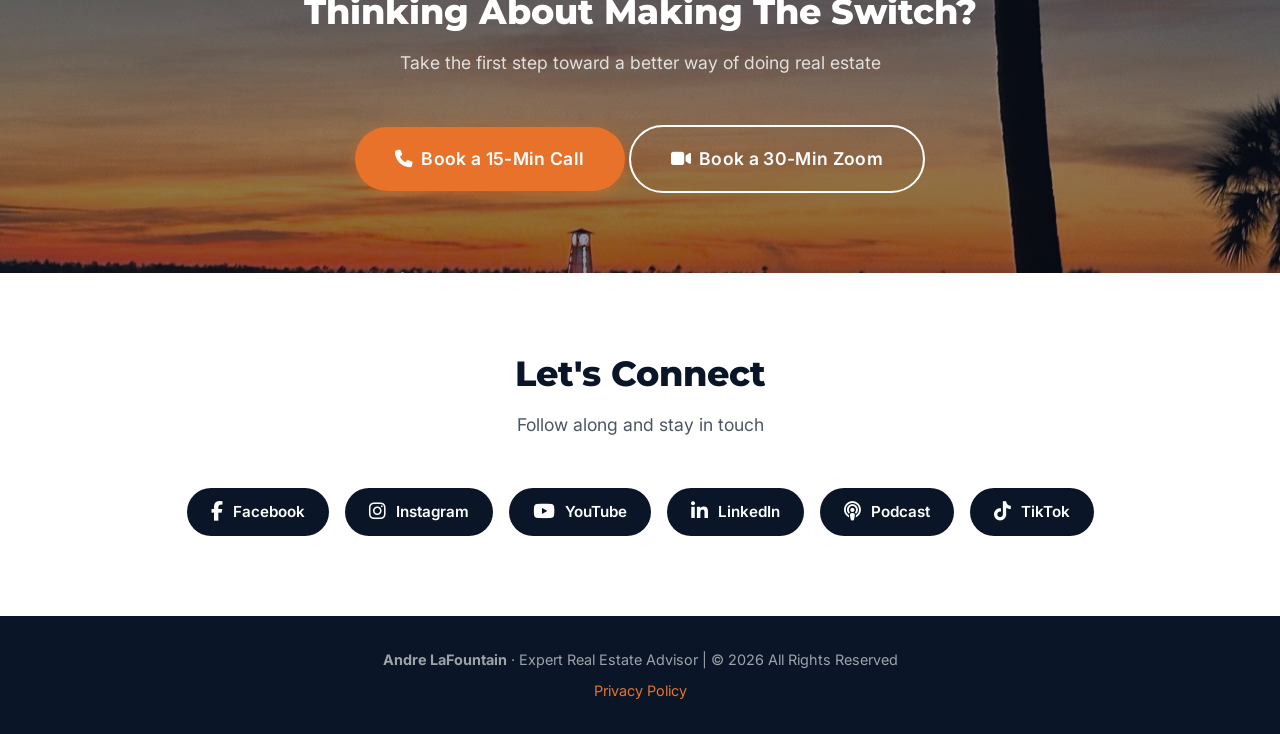
==== commit e83c94db: "Deploy partnerwithandre site to GitHub Pages" ====
--- a/index.html
+++ b/index.html
@@ -19,21 +19,28 @@
 
   <!-- ====== HERO ====== -->
   <section class="hero" id="top">
+    <video class="hero-video-bg" autoplay muted loop playsinline>
+      <source src="images/hero-video.mp4" type="video/mp4">
+    </video>
     <div class="hero-content">
       <img src="images/headshot.jpg" alt="Andre LaFountain" class="hero-headshot">
       <h1>Andre <span>LaFountain</span></h1>
       <p class="subtitle">For years agents have been saying over and over… "There's got to be a better way." <strong>Well, there is a better way.</strong></p>
       <div class="hero-buttons">
-        <a href="https://app.honeybadgernation.com/v2/preview/v2XoybwNS2GLPmeGv5F3?notrack=true" class="btn btn-primary" target="_blank">
-          <i class="fas fa-calendar-check"></i> Book A Call
+        <a href="https://api.leadconnectorhq.com/widget/booking/Kg6mCjd5IjbcAWUscVon" class="btn btn-primary" target="_blank">
+          <i class="fas fa-phone"></i> 15-Min Phone Call
+        </a>
+        <a href="https://api.leadconnectorhq.com/widget/booking/skgXW3YaRsWlkTwehGcE" class="btn btn-primary" target="_blank" style="background:var(--navy-light); box-shadow:0 4px 15px rgba(19,34,64,0.4);">
+          <i class="fas fa-video"></i> 30-Min Zoom Meeting
         </a>
         <a href="#discover" class="btn btn-outline">
           <i class="fas fa-arrow-down"></i> Learn More
         </a>
       </div>
-      <div class="hero-logos">
-        <img src="images/jay-kinder.png" alt="Jay Kinder">
-        <img src="images/kinder-reese.png" alt="Kinder Reese">
+      <div class="hero-logos" style="opacity:1;">
+        <img src="images/naea-logo.png" alt="NAEA - National Association of Expert Advisors" style="height:70px; filter:none;">
+        <img src="images/inc5000-logo.png" alt="Inc. 5000" style="height:70px; filter:none;">
+        <img src="images/andre-logo.jpg" alt="Andre LaFountain - Christ Centered Home Selling Team" style="height:70px; border-radius:8px; filter:none;">
       </div>
     </div>
   </section>
@@ -106,21 +113,29 @@
   <section class="cta-section">
     <div class="container">
       <h2 class="section-title fade-up">Why Andre LaFountain Joined eXp Realty</h2>
-      <p class="section-subtitle fade-up">Jump on a quick call to learn exactly what partnering with us will look like</p>
-      <div class="cta-buttons fade-up">
-        <a href="https://app.honeybadgernation.com/v2/preview/v2XoybwNS2GLPmeGv5F3?notrack=true" class="btn btn-primary" target="_blank">
-          <i class="fas fa-phone"></i> Let's Talk eXp
-        </a>
-        <a href="https://app.honeybadgernation.com/v2/preview/v2XoybwNS2GLPmeGv5F3?notrack=true" class="btn btn-outline" target="_blank">
-          <i class="fas fa-users"></i> 3-Way Call With Andre
-        </a>
-      </div>
-      <div class="cta-buttons fade-up" style="margin-top:24px;">
-        <a href="https://andrelafountain.exprealty.careers/" class="btn btn-primary" target="_blank">
-          <i class="fas fa-clipboard-check"></i> Start A Review
-        </a>
-        <a href="https://forms.gle/sSewWX8Q3raKdPYT8" class="btn btn-outline" target="_blank">
-          <i class="fas fa-share"></i> Start A Referral
+      <p class="section-subtitle fade-up">Listen to Andre's story and hear what partnering with us looks like</p>
+      <div class="story-videos fade-up">
+        <div class="story-video">
+          <iframe src="https://www.youtube.com/embed/uGIhmdb4BqI?modestbranding=1&rel=0" title="Andre's Story - Why He Joined eXp" allowfullscreen loading="lazy"></iframe>
+          <p class="story-caption">Listen to Andre's Story — Why He Joined eXp</p>
+        </div>
+        <div class="story-video">
+          <iframe src="https://www.youtube.com/embed/qJV9WUHgByI?modestbranding=1&rel=0" title="Financial Freedom Forever" allowfullscreen loading="lazy"></iframe>
+          <p class="story-caption">Financial Freedom Forever</p>
+        </div>
+      </div>
+      <p class="section-subtitle fade-up" style="margin-top:40px;">Jump on a quick call to learn exactly what partnering with us will look like</p>
+      <div class="cta-buttons fade-up" style="justify-content: center; gap: 120px;">
+        <a href="https://api.leadconnectorhq.com/widget/booking/Kg6mCjd5IjbcAWUscVon" class="btn btn-primary" target="_blank" style="transform: translateX(-90px);">
+          <i class="fas fa-phone"></i> 15-Min Phone Call
+        </a>
+        <a href="https://api.leadconnectorhq.com/widget/booking/skgXW3YaRsWlkTwehGcE" class="btn btn-outline" target="_blank">
+          <i class="fas fa-video"></i> 30-Min Zoom Meeting
+        </a>
+      </div>
+      <div class="cta-buttons fade-up" style="margin-top:32px;">
+        <a href="https://andrelafountain.exprealty.careers/" class="btn btn-primary" target="_blank" style="transform: translateX(-50px);">
+          <i class="fas fa-info-circle"></i> Learn More About eXp
         </a>
       </div>
     </div>
@@ -128,11 +143,43 @@
 
   <!-- ====== TESTIMONIALS ====== -->
   <section class="testimonials">
+    <video class="testimonials-video-bg" autoplay muted loop playsinline>
+      <source src="images/testimonials-video.mp4" type="video/mp4">
+    </video>
     <div class="container">
       <h2 class="section-title fade-up">What Our Partners Are Saying</h2>
       <p class="section-subtitle fade-up">Listen to the short stories of our Business Partners' experiences before and after joining eXp</p>
-      <div class="testimonial-video fade-up">
-        <iframe src="https://www.youtube.com/embed/uGIhmdb4BqI" title="Partner Testimonials" allowfullscreen loading="lazy"></iframe>
+      <div class="testimonial-grid fade-up">
+        <div class="testimonial-video">
+          <iframe src="https://www.youtube.com/embed/6kdx5BHF1Xw?modestbranding=1&rel=0" title="Partner Story" allowfullscreen loading="lazy"></iframe>
+        </div>
+        <div class="testimonial-video">
+          <iframe src="https://www.youtube.com/embed/-L49CV5fddE?modestbranding=1&rel=0" title="Partner Story" allowfullscreen loading="lazy"></iframe>
+        </div>
+        <div class="testimonial-video">
+          <iframe src="https://www.youtube.com/embed/WNR9qPjVcDE?modestbranding=1&rel=0" title="Partner Story" allowfullscreen loading="lazy"></iframe>
+        </div>
+        <div class="testimonial-video">
+          <iframe src="https://www.youtube.com/embed/6MlN1TLoJM4?modestbranding=1&rel=0" title="Partner Story" allowfullscreen loading="lazy"></iframe>
+        </div>
+        <div class="testimonial-video">
+          <iframe src="https://www.youtube.com/embed/TWCtqPuIaHQ?modestbranding=1&rel=0" title="Partner Story" allowfullscreen loading="lazy"></iframe>
+        </div>
+        <div class="testimonial-video">
+          <iframe src="https://www.youtube.com/embed/Bsh98GgmTCg?modestbranding=1&rel=0" title="Partner Story" allowfullscreen loading="lazy"></iframe>
+        </div>
+        <div class="testimonial-video">
+          <iframe src="https://www.youtube.com/embed/oN21LRrDPww?modestbranding=1&rel=0" title="Partner Story" allowfullscreen loading="lazy"></iframe>
+        </div>
+        <div class="testimonial-video">
+          <iframe src="https://www.youtube.com/embed/19I98I3U1G4?modestbranding=1&rel=0" title="Partner Story" allowfullscreen loading="lazy"></iframe>
+        </div>
+        <div class="testimonial-video">
+          <iframe src="https://www.youtube.com/embed/NMo9fsA_0og?modestbranding=1&rel=0" title="Partner Story" allowfullscreen loading="lazy"></iframe>
+        </div>
+        <div class="testimonial-video">
+          <iframe src="https://www.youtube.com/embed/oVkYDY0AW_Y?modestbranding=1&rel=0" title="Partner Story" allowfullscreen loading="lazy"></iframe>
+        </div>
       </div>
     </div>
   </section>
@@ -141,77 +188,43 @@
   <section class="benefits" id="benefits">
     <div class="container">
       <div class="partner-images fade-up">
-        <img src="images/jay-kinder.png" alt="Jay Kinder" style="filter:none;">
-        <img src="images/kinder-reese.png" alt="Kinder Reese" style="filter:none;">
-        <img src="images/exponential-growth.png" alt="Exponential Growth" style="height:80px;">
-      </div>
+        <img src="images/andre-logo.jpg" alt="Andre LaFountain - Christ Centered Home Selling Team" style="height:100px; border-radius:8px;">
+        <img src="images/kinder-reese.png" alt="As Featured In - Media Logos" style="height:60px;">
+      </div>
+
+      <div class="benefits-showcase fade-up">
+        <img src="images/honeybadger-mockup.png" alt="Honey Badger Nation Resources - Books, Training, Marketing Materials" class="benefits-hero-img">
+      </div>
+
       <h2 class="section-title fade-up">Here's What You Get When You Partner With Us At eXp</h2>
       <p class="section-subtitle fade-up">Everything you need to grow your business, attract agents, and build lasting wealth</p>
 
-      <div class="benefits-grid">
-        <div class="benefit-card fade-up">
-          <div class="benefit-icon"><i class="fas fa-video"></i></div>
-          <div class="benefit-text"><strong>Weekly Live Calls</strong>with Jay and Michael on what's working now</div>
-        </div>
-        <div class="benefit-card fade-up">
-          <div class="benefit-icon"><i class="fas fa-microphone"></i></div>
-          <div class="benefit-text"><strong>Weekly Interviews</strong>with the industry's top agents so you can learn exactly what top agents are doing to get business</div>
-        </div>
-        <div class="benefit-card fade-up">
-          <div class="benefit-icon"><i class="fas fa-phone-alt"></i></div>
-          <div class="benefit-text"><strong>Unlimited Access</strong>to Jay Kinder and Michael Reese (via cell phone) for anything you need — seriously, we are your business partners</div>
-        </div>
-        <div class="benefit-card fade-up">
-          <div class="benefit-icon"><i class="fas fa-award"></i></div>
-          <div class="benefit-text"><strong>Lifetime NAEA Membership</strong>Leverage our PROVEN, done-for-you marketing tools to grow your business</div>
-        </div>
-        <div class="benefit-card fade-up">
-          <div class="benefit-icon"><i class="fas fa-file-alt"></i></div>
-          <div class="benefit-text"><strong>Done-For-You Presentations</strong>Listing and buyer presentations we've used to sell over 6,000 homes</div>
-        </div>
-        <div class="benefit-card fade-up">
-          <div class="benefit-icon"><i class="fas fa-home"></i></div>
-          <div class="benefit-text"><strong>Certified Home Buying Advisor</strong>A system of attraction that gets buyers to run red lights to meet with you</div>
-        </div>
-        <div class="benefit-card fade-up">
-          <div class="benefit-icon"><i class="fas fa-hand-holding-usd"></i></div>
-          <div class="benefit-text"><strong>Certified Home Selling Advisor</strong>Training on how to win every listing at your price and eliminate discounting forever</div>
-        </div>
-        <div class="benefit-card fade-up">
-          <div class="benefit-icon"><i class="fas fa-gem"></i></div>
-          <div class="benefit-text"><strong>Prospecting Gold</strong>Scripts and dialogues we used for 272 transactions in 12 months</div>
-        </div>
-        <div class="benefit-card fade-up">
-          <div class="benefit-icon"><i class="fas fa-chess-knight"></i></div>
-          <div class="benefit-text"><strong>Strategic Marketing Masters</strong>Course led by Jay Abraham exclusively for real estate agents</div>
-        </div>
-        <div class="benefit-card fade-up">
-          <div class="benefit-icon"><i class="fas fa-headset"></i></div>
-          <div class="benefit-text"><strong>Inside Sales Bootcamp</strong>3-day private course on executing outbound callers to scale your business</div>
-        </div>
-        <div class="benefit-card fade-up">
-          <div class="benefit-icon"><i class="fas fa-bullseye"></i></div>
-          <div class="benefit-text"><strong>Marketing & Follow-Up Campaigns</strong>Done-for-you campaigns that generate and convert quality buyer and seller appointments</div>
-        </div>
-        <div class="benefit-card fade-up">
-          <div class="benefit-icon"><i class="fas fa-chalkboard-teacher"></i></div>
-          <div class="benefit-text"><strong>Buyer Agent Training</strong>So you don't have to invest your time training your agents every week</div>
-        </div>
-        <div class="benefit-card fade-up">
-          <div class="benefit-icon"><i class="fas fa-ticket-alt"></i></div>
-          <div class="benefit-text"><strong>Live Training Events</strong>Access to all NAEA and Kinder Reese live training events for only the price of materials</div>
-        </div>
-        <div class="benefit-card fade-up">
-          <div class="benefit-icon"><i class="fas fa-briefcase"></i></div>
-          <div class="benefit-text"><strong>Agent to CEO Training</strong>Coaching in a box — all the systems, processes, and documents to grow your business</div>
-        </div>
-        <div class="benefit-card fade-up">
-          <div class="benefit-icon"><i class="fas fa-crown"></i></div>
-          <div class="benefit-text"><strong>Private Mastermind</strong>For producers closing $25M+ or with 5+ agents attracted</div>
-        </div>
-        <div class="benefit-card fade-up">
-          <div class="benefit-icon"><i class="fas fa-star"></i></div>
-          <div class="benefit-text"><strong>The Certainty of Success</strong>That you will be as successful as you always imagined</div>
+      <div class="benefits-columns fade-up">
+        <div class="benefits-col">
+          <div class="benefit-item"><i class="fas fa-check-circle"></i> <strong>Weekly Live Calls with Jay and Michael</strong> on what's working now</div>
+          <div class="benefit-item"><i class="fas fa-check-circle"></i> <strong>Unlimited access to Jay Kinder and Michael Reese</strong> (via cell phone) for anything you need — seriously, we are your business partners</div>
+          <div class="benefit-item"><i class="fas fa-check-circle"></i> <strong>Lifetime membership in the National Association of Expert Advisors</strong> so you can leverage our PROVEN, done-for-you marketing tools to grow your business</div>
+          <div class="benefit-item"><i class="fas fa-check-circle"></i> <strong>Done-for-you listing and buyer presentations</strong> we've used to sell over 6,000 homes so you have a proven system to win clients</div>
+          <div class="benefit-item"><i class="fas fa-check-circle"></i> <strong>Certified home buying advisor designation</strong> so you have a system of attraction that gets buyers to run red lights to meet with you</div>
+          <div class="benefit-item"><i class="fas fa-check-circle"></i> <strong>Certified home selling advisor designation</strong> so you are training on how to win every listing at your price and eliminate discounting forever</div>
+          <div class="benefit-item"><i class="fas fa-check-circle"></i> <strong>Prospecting Gold</strong> — our scripts and dialogues for you or your ISA to make money through outbound prospecting that we used to 272 transactions in 12 months</div>
+          <div class="benefit-item"><i class="fas fa-check-circle"></i> <strong>Strategic Marketing Masters</strong> — our course led by Jay Abraham exclusively for real estate agents</div>
+          <div class="benefit-item"><i class="fas fa-check-circle"></i> <strong>Inside Sales Bootcamp</strong> — our 3-day private client course breaking down how to execute outbound callers to scale your business</div>
+        </div>
+        <div class="benefits-col">
+          <div class="benefit-item"><i class="fas fa-check-circle"></i> <strong>Weekly interviews with the industry's top agents</strong> so you can learn exactly what top agents are doing to get business</div>
+          <div class="benefits-col-img">
+            <img src="images/exponential-growth.png" alt="Exponential Growth">
+          </div>
+          <div class="benefit-item"><i class="fas fa-check-circle"></i> <strong>Done-for-you marketing and follow-up campaigns</strong> that generate and convert quality buyer and seller appointments</div>
+          <div class="benefit-item"><i class="fas fa-check-circle"></i> <strong>Buyer agent Training</strong> so you don't have to invest your time training your agents every week</div>
+          <div class="benefit-item"><i class="fas fa-check-circle"></i> <strong>Access to all NAEA and Kinder Reese</strong> live training events throughout the year for only the price of materials</div>
+          <div class="benefit-item"><i class="fas fa-check-circle"></i> <strong>Agent to CEO Training</strong> — our coaching in a box so you have all the systems, processes, and documents to grow your business at your fingertips</div>
+          <div class="benefits-col-img">
+            <img src="images/agent-to-ceo.jpg" alt="Agent To CEO Group">
+          </div>
+          <div class="benefit-item"><i class="fas fa-check-circle"></i> <strong>Invitation for producers</strong> closing $25M or more or with a minimum of 5 agents attracted to our private client mastermind</div>
+          <div class="benefit-item"><i class="fas fa-check-circle"></i> <strong>The certainty</strong> that you will be as successful as you always imagined</div>
         </div>
       </div>
     </div>
@@ -223,8 +236,11 @@
       <h2 class="section-title fade-up">Thinking About Making The Switch?</h2>
       <p class="section-subtitle fade-up">Take the first step toward a better way of doing real estate</p>
       <div class="fade-up">
-        <a href="https://app.honeybadgernation.com/v2/preview/v2XoybwNS2GLPmeGv5F3?notrack=true" class="btn btn-primary btn-lg" target="_blank" style="padding:18px 48px; font-size:1.15rem;">
-          <i class="fas fa-calendar-check"></i> YES! I Want To Talk With Andre
+        <a href="https://api.leadconnectorhq.com/widget/booking/Kg6mCjd5IjbcAWUscVon" class="btn btn-primary btn-lg" target="_blank" style="padding:18px 40px; font-size:1.1rem;">
+          <i class="fas fa-phone"></i> Book a 15-Min Call
+        </a>
+        <a href="https://api.leadconnectorhq.com/widget/booking/skgXW3YaRsWlkTwehGcE" class="btn btn-outline btn-lg" target="_blank" style="padding:18px 40px; font-size:1.1rem;">
+          <i class="fas fa-video"></i> Book a 30-Min Zoom
         </a>
       </div>
     </div>
@@ -250,6 +266,9 @@
         </a>
         <a href="https://www.youtube.com/watch?v=5u-PxxhjBJA&list=PLLqZV5dZDE8cKdgxTpnMAsK5apHhkQRYA&index=23" target="_blank" class="social-link">
           <i class="fas fa-podcast"></i> Podcast
+        </a>
+        <a href="https://www.tiktok.com/@andrelafountain" target="_blank" class="social-link">
+          <i class="fab fa-tiktok"></i> TikTok
         </a>
       </div>
     </div>
--- a/styles.css
+++ b/styles.css
@@ -125,7 +125,17 @@
   content: '';
   position: absolute;
   inset: 0;
-  background: linear-gradient(135deg, rgba(10, 22, 40, 0.92) 0%, rgba(19, 34, 64, 0.85) 50%, rgba(10, 22, 40, 0.9) 100%);
+  background: linear-gradient(135deg, rgba(10, 22, 40, 0.55) 0%, rgba(19, 34, 64, 0.45) 50%, rgba(10, 22, 40, 0.5) 100%);
+  z-index: 1;
+}
+
+.hero-video-bg {
+  position: absolute;
+  inset: 0;
+  width: 100%;
+  height: 100%;
+  object-fit: cover;
+  z-index: 0;
 }
 
 .hero-content {
@@ -180,7 +190,6 @@
 
 .hero-logos img {
   height: 40px;
-  filter: brightness(0) invert(1);
 }
 
 /* ---- SECTION COMMON ---- */
@@ -206,7 +215,33 @@
 
 /* ---- DISCOVER WHY ---- */
 .discover {
-  background: var(--gray-100);
+  background: url('images/backyard-sunset.jpg') center bottom/cover no-repeat;
+  position: relative;
+  padding-bottom: 120px;
+}
+
+.discover::before {
+  content: '';
+  position: absolute;
+  inset: 0;
+  background: rgba(10, 22, 40, 0.35);
+}
+
+.discover .container {
+  position: relative;
+  z-index: 2;
+}
+
+.discover .section-title {
+  color: var(--white);
+}
+
+.discover .section-subtitle {
+  color: rgba(255,255,255,0.85);
+}
+
+.discover h3 {
+  color: rgba(255,255,255,0.8) !important;
 }
 
 /* ---- VIDEO GRID ---- */
@@ -217,21 +252,24 @@
 }
 
 .video-card {
-  background: var(--white);
+  background: rgba(255, 255, 255, 0.08);
+  backdrop-filter: blur(4px);
+  -webkit-backdrop-filter: blur(4px);
   border-radius: 12px;
   padding: 24px;
-  box-shadow: 0 2px 12px rgba(0,0,0,0.06);
+  box-shadow: 0 2px 12px rgba(0,0,0,0.15);
   transition: all 0.3s ease;
   display: flex;
   align-items: center;
   gap: 16px;
-  border: 1px solid var(--gray-200);
+  border: 1px solid rgba(255,255,255,0.15);
 }
 
 .video-card:hover {
   transform: translateY(-4px);
-  box-shadow: 0 8px 24px rgba(0,0,0,0.1);
+  box-shadow: 0 8px 24px rgba(0,0,0,0.25);
   border-color: var(--orange);
+  background: rgba(255, 255, 255, 0.15);
 }
 
 .video-card i {
@@ -243,14 +281,27 @@
 .video-card span {
   font-weight: 600;
   font-size: 0.95rem;
-  color: var(--navy);
+  color: var(--white);
 }
 
 /* ---- CTA SECTIONS ---- */
 .cta-section {
-  background: linear-gradient(135deg, var(--navy) 0%, var(--navy-light) 100%);
-  color: var(--white);
-  text-align: center;
+  background: url('images/babcock-ranch2.jpg') center/cover no-repeat;
+  position: relative;
+  color: var(--white);
+  text-align: center;
+}
+
+.cta-section::before {
+  content: '';
+  position: absolute;
+  inset: 0;
+  background: rgba(10, 22, 40, 0.45);
+}
+
+.cta-section .container {
+  position: relative;
+  z-index: 2;
 }
 
 .cta-section .section-title {
@@ -259,6 +310,42 @@
 
 .cta-section .section-subtitle {
   color: rgba(255,255,255,0.8);
+}
+
+.story-videos {
+  display: grid;
+  grid-template-columns: 1fr 1fr;
+  gap: 24px;
+  max-width: 900px;
+  margin: 32px auto 0;
+}
+
+.story-video {
+  border-radius: 12px;
+  overflow: hidden;
+  box-shadow: 0 4px 20px rgba(0,0,0,0.3);
+}
+
+.story-video iframe {
+  width: 100%;
+  aspect-ratio: 16/9;
+  border: none;
+  display: block;
+}
+
+.story-caption {
+  text-align: center;
+  padding: 12px;
+  font-weight: 600;
+  font-size: 0.9rem;
+  color: var(--white);
+  background: rgba(0,0,0,0.3);
+}
+
+@media (max-width: 600px) {
+  .story-videos {
+    grid-template-columns: 1fr;
+  }
 }
 
 .cta-buttons {
@@ -271,71 +358,134 @@
 
 /* ---- TESTIMONIALS ---- */
 .testimonials {
-  background: var(--gray-100);
-  text-align: center;
+  position: relative;
+  text-align: center;
+  overflow: hidden;
+}
+
+.testimonials-video-bg {
+  position: absolute;
+  inset: 0;
+  width: 100%;
+  height: 100%;
+  object-fit: cover;
+  z-index: 0;
+}
+
+.testimonials::before {
+  content: '';
+  position: absolute;
+  inset: 0;
+  background: rgba(10, 22, 40, 0.15);
+  z-index: 1;
+}
+
+.testimonials .container {
+  position: relative;
+  z-index: 2;
+}
+
+.testimonials .section-title {
+  color: var(--orange);
+  text-shadow: 0 2px 6px rgba(0,0,0,0.5);
+  font-size: 3rem;
+}
+
+.testimonials .section-subtitle {
+  color: var(--navy);
+  font-weight: 600;
+  text-shadow: 0 1px 4px rgba(255,255,255,0.4);
+  font-size: 1.8rem;
+  max-width: 900px;
+}
+
+.testimonial-grid {
+  display: grid;
+  grid-template-columns: repeat(2, 1fr);
+  gap: 20px;
+  max-width: 900px;
+  margin: 0 auto;
 }
 
 .testimonial-video {
-  max-width: 700px;
-  margin: 0 auto;
-  border-radius: 16px;
+  border-radius: 12px;
   overflow: hidden;
-  box-shadow: 0 8px 30px rgba(0,0,0,0.12);
+  box-shadow: 0 4px 16px rgba(0,0,0,0.1);
+  transition: transform 0.3s, box-shadow 0.3s;
+}
+
+.testimonial-video:hover {
+  transform: translateY(-4px);
+  box-shadow: 0 8px 24px rgba(0,0,0,0.15);
 }
 
 .testimonial-video iframe {
   width: 100%;
   aspect-ratio: 16/9;
   border: none;
+  display: block;
+}
+
+@media (max-width: 600px) {
+  .testimonial-grid {
+    grid-template-columns: 1fr;
+  }
 }
 
 /* ---- BENEFITS ---- */
-.benefits-grid {
+.benefits-showcase {
+  text-align: center;
+  margin-bottom: 48px;
+}
+
+.benefits-hero-img {
+  max-width: 100%;
+  border-radius: 12px;
+}
+
+.benefits-columns {
   display: grid;
-  grid-template-columns: repeat(auto-fill, minmax(340px, 1fr));
-  gap: 20px;
-}
-
-.benefit-card {
-  background: var(--white);
+  grid-template-columns: 1fr 1fr;
+  gap: 40px;
+}
+
+.benefits-col-img {
+  margin-bottom: 24px;
   border-radius: 12px;
-  padding: 24px;
-  display: flex;
-  gap: 16px;
-  align-items: flex-start;
-  border: 1px solid var(--gray-200);
-  transition: all 0.3s;
-}
-
-.benefit-card:hover {
-  border-color: var(--orange);
-  box-shadow: 0 4px 16px rgba(0,0,0,0.08);
-}
-
-.benefit-icon {
-  width: 48px;
-  height: 48px;
-  border-radius: 12px;
-  background: linear-gradient(135deg, var(--orange), var(--gold));
-  display: flex;
-  align-items: center;
-  justify-content: center;
-  flex-shrink: 0;
-  color: var(--white);
-  font-size: 1.2rem;
-}
-
-.benefit-text {
+  overflow: hidden;
+  box-shadow: 0 4px 16px rgba(0,0,0,0.1);
+}
+
+.benefits-col-img img {
+  width: 100%;
+  display: block;
+}
+
+.benefit-item {
+  padding: 12px 0;
   font-size: 0.95rem;
   color: var(--gray-600);
   line-height: 1.6;
-}
-
-.benefit-text strong {
-  display: block;
+  border-bottom: 1px solid var(--gray-200);
+}
+
+.benefit-item:last-child {
+  border-bottom: none;
+}
+
+.benefit-item i {
+  color: var(--orange);
+  margin-right: 8px;
+}
+
+.benefit-item strong {
   color: var(--navy);
-  font-size: 1rem;
-  margin-bottom: 4px;
+}
+
+@media (max-width: 768px) {
+  .benefits-columns {
+    grid-template-columns: 1fr;
+  }
 }
 
 /* ---- PARTNER IMAGES ---- */
